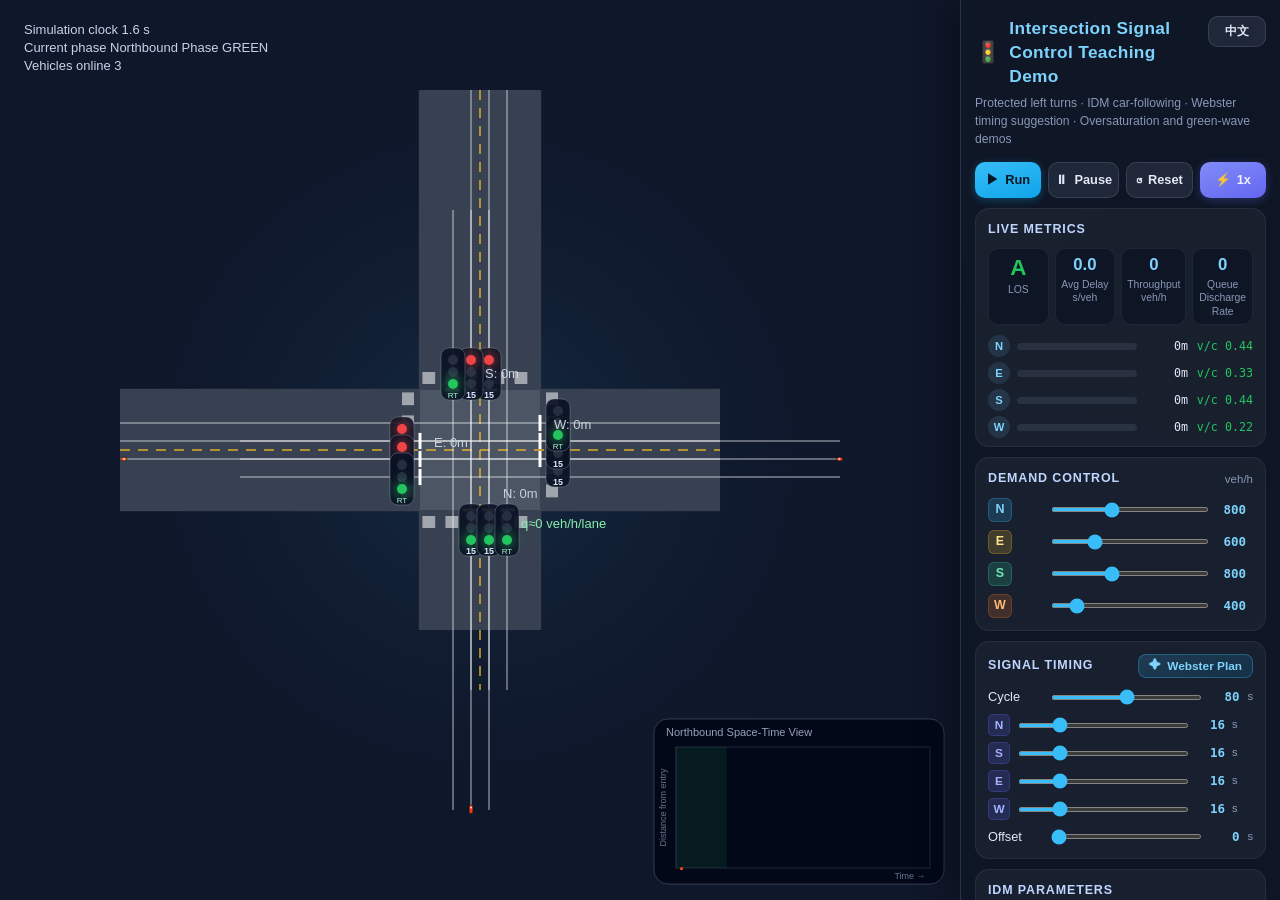
==== index.html @ a2ab6419 "Prepare v0.1 teaching demo release" ====
<!DOCTYPE html>
<html lang="zh-CN">
<head>
    <meta charset="UTF-8">
    <meta name="viewport" content="width=device-width, initial-scale=1.0">
    <title>十字路口交通信号教学仿真</title>
    <link rel="stylesheet" href="./src/intersection.css">
</head>
<body>

    <!-- ── 仿真画布区域 ─────────────────────────────────────────── -->
    <div id="canvas-wrap">
        <canvas id="simCanvas" aria-label="Intersection traffic signal teaching simulation canvas">Your browser does not support the simulation canvas.</canvas>
    </div>

    <!-- ── 右侧控制面板 ────────────────────────────────────────── -->
    <aside id="controls">

        <!-- 标题 -->
        <header class="panel-header">
            <div class="panel-header-top">
                <div class="panel-title">
                    <span class="panel-icon">🚦</span>
                    <span id="panelTitle">十字路口信号控制教学仿真</span>
                </div>
                <button id="btnLang" class="btn-ghost btn-lang" title="Switch language">EN</button>
            </div>
            <p id="panelIntro" class="intro">四相位保护左转 · IDM 跟驰 · Webster 配时建议 · 过饱和与绿波演示</p>
        </header>

        <!-- 播放控制条 -->
        <div class="toolbar">
            <button id="btnRun"   class="btn-primary" title="运行"><span class="btn-icon">▶</span><span id="btnRunLabel">运行</span></button>
            <button id="btnPause" class="btn-ghost"   title="暂停"><span class="btn-icon">⏸</span><span id="btnPauseLabel">暂停</span></button>
            <button id="btnReset" class="btn-ghost"   title="重置"><span class="btn-icon">↺</span><span id="btnResetLabel">重置</span></button>
            <button id="btnSpeed" class="btn-accent"  title="切换倍速"><span class="btn-icon">⚡</span><span id="btnSpeedLabel">1x</span></button>
        </div>

        <!-- ── 实时指标卡片 ─────────────────────────────────────── -->
        <section class="card metrics-card">
            <div id="metricsHeader" class="card-header">实时指标</div>
            <div class="metrics-grid">
                <div class="metric-cell metric-los">
                    <div id="losDisplay" class="metric-value los-value">—</div>
                    <div id="losMetricLabel" class="metric-label">LOS 服务水平</div>
                </div>
                <div class="metric-cell">
                    <div id="delayDisplay" class="metric-value">—</div>
                    <div id="delayMetricLabel" class="metric-label">平均延误 s/辆</div>
                </div>
                <div class="metric-cell">
                    <div id="throughputDisplay" class="metric-value">0</div>
                    <div id="throughputMetricLabel" class="metric-label">通行量 辆/h</div>
                </div>
                <div class="metric-cell">
                    <div id="saturationDisplay" class="metric-value">0</div>
                    <div id="saturationMetricLabel" class="metric-label">排队启动流率</div>
                </div>
            </div>

            <!-- 各臂进口条 -->
            <div id="approachStats" class="approach-list"></div>
        </section>

        <!-- ── 流量控制 ──────────────────────────────────────────── -->
        <section class="card">
            <div class="card-header">
                <span id="flowHeader">流量控制</span>
                <span id="flowHint" class="card-hint">辆/h</span>
            </div>
            <div class="slider-group">
                <div class="slider-row">
                    <span id="flowNorthLabel" class="dir-badge dir-n">北</span>
                    <input id="flowNorth" type="range" min="200" max="1800" step="50" value="800">
                    <span id="flowNorthValue" class="slider-val">800</span>
                </div>
                <div class="slider-row">
                    <span id="flowEastLabel" class="dir-badge dir-e">东</span>
                    <input id="flowEast"  type="range" min="200" max="1800" step="50" value="600">
                    <span id="flowEastValue"  class="slider-val">600</span>
                </div>
                <div class="slider-row">
                    <span id="flowSouthLabel" class="dir-badge dir-s">南</span>
                    <input id="flowSouth" type="range" min="200" max="1800" step="50" value="800">
                    <span id="flowSouthValue" class="slider-val">800</span>
                </div>
                <div class="slider-row">
                    <span id="flowWestLabel" class="dir-badge dir-w">西</span>
                    <input id="flowWest"  type="range" min="200" max="1800" step="50" value="400">
                    <span id="flowWestValue"  class="slider-val">400</span>
                </div>
            </div>
        </section>

        <!-- ── 信号配时 ──────────────────────────────────────────── -->
        <section class="card">
            <div class="card-header">
                <span id="signalHeader">信号配时</span>
                <button id="btnWebster" class="btn-inline"><span class="btn-icon">✦</span><span id="btnWebsterLabel">Webster 配时</span></button>
            </div>
            <div class="slider-group">
                <div class="slider-row">
                    <span id="cycleLabel" class="label-text">周期</span>
                    <input id="cycleLength" type="range" min="40" max="120" step="1" value="80">
                    <span id="cycleValue" class="slider-val">80</span><span class="unit">s</span>
                </div>
                <div class="phase-grid">
                    <div class="phase-row">
                        <span id="phaseNorthLabel" class="phase-tag">北</span>
                        <input id="green0" type="range" min="8" max="45" step="1" value="16">
                        <span id="green0Value" class="slider-val">16</span><span class="unit">s</span>
                    </div>
                    <div class="phase-row">
                        <span id="phaseSouthLabel" class="phase-tag">南</span>
                        <input id="green1" type="range" min="8" max="45" step="1" value="16">
                        <span id="green1Value" class="slider-val">16</span><span class="unit">s</span>
                    </div>
                    <div class="phase-row">
                        <span id="phaseEastLabel" class="phase-tag">东</span>
                        <input id="green2" type="range" min="8" max="45" step="1" value="16">
                        <span id="green2Value" class="slider-val">16</span><span class="unit">s</span>
                    </div>
                    <div class="phase-row">
                        <span id="phaseWestLabel" class="phase-tag">西</span>
                        <input id="green3" type="range" min="8" max="45" step="1" value="16">
                        <span id="green3Value" class="slider-val">16</span><span class="unit">s</span>
                    </div>
                </div>
                <div class="slider-row">
                    <span id="offsetLabel" class="label-text">相位差</span>
                    <input id="offset" type="range" min="0" max="20" step="1" value="0">
                    <span id="offsetValue" class="slider-val">0</span><span class="unit">s</span>
                </div>
            </div>
        </section>

        <!-- ── IDM 参数 ──────────────────────────────────────────── -->
        <section class="card">
            <div id="idmHeader" class="card-header">IDM 跟驰参数</div>
            <div class="slider-group">
                <div class="slider-row">
                    <span id="desiredSpeedText" class="label-text">期望速度</span>
                    <input id="desiredSpeed" type="range" min="30" max="70" step="1" value="50">
                    <span id="desiredSpeedValue" class="slider-val">50</span><span class="unit">km/h</span>
                </div>
                <div class="slider-row">
                    <span id="headwayText" class="label-text">车头时距 T</span>
                    <input id="headway" type="range" min="0.8" max="2.6" step="0.1" value="1.5">
                    <span id="headwayValue" class="slider-val">1.5</span><span class="unit">s</span>
                </div>
            </div>
        </section>

        <!-- ── 教育演示 ──────────────────────────────────────────── -->
        <section class="card">
            <div id="demoHeader" class="card-header">教育演示</div>
            <div class="demo-buttons">
                <button id="btnOversat"  class="btn-danger"><span class="btn-icon">⚠</span><span id="btnOversatLabel">过饱和</span></button>
                <button id="btnGreenWave" class="btn-warn"><span class="btn-icon">🌊</span><span id="btnGreenWaveLabel">绿波协调</span></button>
            </div>
            <div class="toggle-group">
                <label class="toggle-row">
                    <input id="showQueue"     type="checkbox" checked>
                    <span class="toggle-track"><span class="toggle-thumb"></span></span>
                    <span id="showQueueLabel">排队波可视化</span>
                </label>
                <label class="toggle-row">
                    <input id="showSat"       type="checkbox" checked>
                    <span class="toggle-track"><span class="toggle-thumb"></span></span>
                    <span id="showSatLabel">启动流率标注</span>
                </label>
                <label class="toggle-row">
                    <input id="showSpaceTime" type="checkbox" checked>
                    <span class="toggle-track"><span class="toggle-thumb"></span></span>
                    <span id="showSpaceTimeLabel">时空图（北进口）</span>
                </label>
            </div>
            <p id="demoHint" class="hint-text">理论饱和流率 1800 辆/h/车道。时空图斜率反映消散波速，绿色背景为绿灯窗口。</p>
        </section>

        <!-- ── 教学标注告警 ───────────────────────────────────────── -->
        <section class="card alerts-card">
            <div id="alertsHeader" class="card-header">教学标注</div>
            <div id="alerts" class="alerts-list"></div>
        </section>

    </aside>

    <!-- 脚本：按依赖顺序加载 -->
    <script src="./src/intersection.config.js"></script>
    <script src="./src/intersection.analytics.js"></script>
    <script src="./src/intersection.i18n.js"></script>
    <script src="./src/intersection.geometry.js"></script>
    <script src="./src/intersection.models.js"></script>
    <script src="./src/intersection.simulation.js"></script>
    <script src="./src/intersection.render.js"></script>
    <script src="./src/intersection.ui.js"></script>
</body>
</html>
---- src/intersection.css ----
/* ─── 十字路口交通仿真系统 · 样式表 ──────────────────────────────────────────── */

/* ── 设计令牌 ──────────────────────────────────────────────────────────────── */

:root {
    --bg:            #0f172a;
    --panel:         rgba(15, 22, 38, 0.96);
    --panel-border:  rgba(51, 65, 95, 0.7);
    --card-bg:       rgba(255, 255, 255, 0.042);
    --card-border:   rgba(148, 163, 184, 0.11);
    --text:          #e2e8f8;
    --muted:         #8898b8;
    --accent:        #7dd3fc;
    --accent-2:      #38bdf8;
    --success:       #22c55e;
    --warning:       #fb923c;
    --danger:        #ef4444;
    --radius-card:   14px;
    --radius-btn:    10px;
    --panel-w:       320px;
    --gap:           10px;
}

/* ── 重置 ──────────────────────────────────────────────────────────────────── */

*, *::before, *::after { box-sizing: border-box; margin: 0; padding: 0; }

/* ── 全局 ──────────────────────────────────────────────────────────────────── */

body {
    display:     flex;
    height:      100vh;
    overflow:    hidden;
    background:
        radial-gradient(circle at 18% 12%, rgba(56,189,248,.09) 0%, transparent 30%),
        radial-gradient(circle at 82% 88%, rgba(14,165,233,.12) 0%, transparent 32%),
        linear-gradient(135deg, #111827 0%, #1a1a2e 48%, #0f172a 100%);
    color:       var(--text);
    font-family: "Segoe UI", "PingFang SC", "Noto Sans SC", sans-serif;
    font-size:   14px;
    line-height: 1.4;
}

/* ── 画布区域 ──────────────────────────────────────────────────────────────── */

#canvas-wrap {
    flex: 1;
    min-width: 0;
    position: relative;
}

canvas {
    display: block;
    width:   100%;
    height:  100%;
}

/* ── 控制面板容器 ──────────────────────────────────────────────────────────── */

#controls {
    width:          var(--panel-w);
    display:        flex;
    flex-direction: column;
    gap:            var(--gap);
    padding:        16px 14px 20px;
    overflow-y:     auto;
    overflow-x:     hidden;
    scrollbar-width: thin;
    scrollbar-color: rgba(125,211,252,.25) transparent;
    background:     var(--panel);
    border-left:    1px solid var(--panel-border);
    box-shadow:     -14px 0 32px rgba(0,0,0,.32);
    backdrop-filter: blur(10px);
}

#controls::-webkit-scrollbar       { width: 4px; }
#controls::-webkit-scrollbar-thumb { background: rgba(125,211,252,.28); border-radius: 99px; }

/* ── 面板标题头 ────────────────────────────────────────────────────────────── */

.panel-header {
    padding-bottom: 4px;
}

.panel-header-top {
    display: flex;
    align-items: flex-start;
    justify-content: space-between;
    gap: 8px;
}

.panel-title {
    display:     flex;
    align-items: center;
    gap:         8px;
    font-size:   1.08rem;
    font-weight: 700;
    color:       var(--accent);
    letter-spacing: .02em;
    margin-bottom: 5px;
}

.panel-icon { font-size: 1.3rem; line-height: 1; }

.intro {
    font-size:   .76rem;
    color:       var(--muted);
    line-height: 1.5;
}

/* ── 工具栏按钮行 ──────────────────────────────────────────────────────────── */

.toolbar {
    display:               grid;
    grid-template-columns: repeat(4, 1fr);
    gap:                   7px;
}

/* ── 按钮基础 ──────────────────────────────────────────────────────────────── */

button {
    border:        none;
    border-radius: var(--radius-btn);
    display:       inline-flex;
    align-items:   center;
    justify-content: center;
    gap:           6px;
    font-family:   inherit;
    font-size:     .8rem;
    font-weight:   700;
    cursor:        pointer;
    white-space:   nowrap;
    transition:    transform .14s, filter .14s, opacity .14s;
    padding:       9px 6px;
    line-height:   1.2;
}

.btn-icon {
    line-height: 1;
}

.btn-lang {
    min-width: 58px;
    padding: 7px 10px;
    font-size: .76rem;
}

button:hover  { transform: translateY(-1px); filter: brightness(1.08); }
button:active { transform: translateY(0);    filter: brightness(.96);  }

/* 主按钮 – 蓝色 */
.btn-primary {
    background: linear-gradient(160deg, #38bdf8, #0ea5e9);
    color:      #041624;
    box-shadow: 0 2px 8px rgba(14,165,233,.35);
}

/* 次要按钮 – 幽灵 */
.btn-ghost {
    background: rgba(148,163,184,.13);
    border:     1px solid rgba(148,163,184,.2);
    color:      var(--text);
}
.btn-ghost:hover { background: rgba(148,163,184,.22); }

/* 强调按钮 – 紫/青 */
.btn-accent {
    background: linear-gradient(160deg, #818cf8, #6366f1);
    color:      #f0f0ff;
    box-shadow: 0 2px 8px rgba(99,102,241,.34);
}

/* 危险按钮 – 红 */
.btn-danger {
    background: linear-gradient(160deg, #f87171, #ef4444);
    color:      #fff6f6;
    box-shadow: 0 2px 8px rgba(239,68,68,.3);
}

/* 警告按钮 – 橙 */
.btn-warn {
    background: linear-gradient(160deg, #fb923c, #f97316);
    color:      #2a1200;
    box-shadow: 0 2px 8px rgba(249,115,22,.3);
}

/* 内联文字按钮（出现在 card-header 右侧） */
.btn-inline {
    padding:       4px 10px;
    font-size:     .74rem;
    font-weight:   600;
    border-radius: 8px;
    background:    linear-gradient(160deg, rgba(56,189,248,.18), rgba(14,165,233,.12));
    border:        1px solid rgba(56,189,248,.32);
    color:         var(--accent);
    box-shadow:    none;
}
.btn-inline:hover { background: rgba(56,189,248,.28); transform: none; filter: none; }

/* ── 卡片 ──────────────────────────────────────────────────────────────────── */

.card {
    background:    var(--card-bg);
    border:        1px solid var(--card-border);
    border-radius: var(--radius-card);
    padding:       12px;
}

.card-header {
    display:         flex;
    justify-content: space-between;
    align-items:     center;
    font-size:       .78rem;
    font-weight:     700;
    color:           #bfd6ff;
    letter-spacing:  .07em;
    text-transform:  uppercase;
    margin-bottom:   10px;
}

.card-hint {
    font-size:      .72rem;
    font-weight:    400;
    text-transform: none;
    letter-spacing: 0;
    color:          var(--muted);
}

/* ── 实时指标卡 ────────────────────────────────────────────────────────────── */

.metrics-card { padding-bottom: 8px; }

.metrics-grid {
    display:               grid;
    grid-template-columns: repeat(4, 1fr);
    gap:                   6px;
    margin-bottom:         10px;
}

.metric-cell {
    background:    rgba(2,8,23,.38);
    border:        1px solid var(--card-border);
    border-radius: 10px;
    padding:       8px 5px 6px;
    text-align:    center;
}

.metric-value {
    font-size:   1.05rem;
    font-weight: 800;
    color:       var(--accent);
    line-height: 1;
    margin-bottom: 4px;
}

.metric-label {
    font-size:  .65rem;
    color:      var(--muted);
    line-height: 1.3;
}

/* LOS 格 – 字号稍大 */
.metric-los .los-value {
    font-size: 1.4rem;
}

/* ── 进口统计列表 ──────────────────────────────────────────────────────────── */

.approach-list { display: flex; flex-direction: column; gap: 5px; }

.approach-row {
    display:               grid;
    grid-template-columns: 22px 1fr 44px 58px;
    gap:                   7px;
    align-items:           center;
    font-size:             .76rem;
}

.badge {
    width:          22px;
    height:         22px;
    display:        inline-flex;
    align-items:    center;
    justify-content: center;
    border-radius:  50%;
    font-size:      .7rem;
    font-weight:    700;
    flex-shrink:    0;
    background:     rgba(125,211,252,.12);
    color:          var(--accent);
}

.bar {
    height:        7px;
    border-radius: 999px;
    overflow:      hidden;
    background:    rgba(148,163,184,.14);
    position:      relative;
}

.bar > span {
    position:   absolute;
    inset:      0 auto 0 0;
    background: linear-gradient(90deg, #22c55e 0%, #facc15 55%, #ef4444 100%);
    border-radius: inherit;
    transition: width .3s ease;
}

.mono {
    font-family: "SF Mono", "Consolas", monospace;
    font-size:   .73rem;
    text-align:  right;
}

/* ── 流量/参数滑块组 ───────────────────────────────────────────────────────── */

.slider-group { display: flex; flex-direction: column; gap: 8px; }

.slider-row {
    display:     grid;
    grid-template-columns: 56px 1fr 30px auto;
    gap:         7px;
    align-items: center;
    font-size:   .8rem;
}

.slider-val {
    font-family: "SF Mono", "Consolas", monospace;
    font-size:   .78rem;
    font-weight: 600;
    color:       var(--accent);
    text-align:  right;
}

.unit {
    font-size:  .7rem;
    color:      var(--muted);
    margin-left: 1px;
}

.label-text {
    color:      var(--text);
    font-size:  .8rem;
}

/* 方向徽章（流量行标签） */
.dir-badge {
    display:         inline-flex;
    align-items:     center;
    justify-content: center;
    width:           24px;
    height:          24px;
    border-radius:   6px;
    font-size:       .78rem;
    font-weight:     700;
}

.dir-n { background: rgba( 56,189,248,.18); color: #7dd3fc; border: 1px solid rgba(56,189,248,.25); }
.dir-e { background: rgba(251,191, 36,.18); color: #fde68a; border: 1px solid rgba(251,191,36,.25); }
.dir-s { background: rgba( 52,211,153,.18); color: #6ee7b7; border: 1px solid rgba(52,211,153,.25); }
.dir-w { background: rgba(249,115, 22,.18); color: #fdba74; border: 1px solid rgba(249,115,22,.25); }

/* ── 信号相位网格 ──────────────────────────────────────────────────────────── */

.phase-grid { display: flex; flex-direction: column; gap: 6px; }

.phase-row {
    display:               grid;
    grid-template-columns: 24px 1fr 30px 22px;
    gap:                   6px;
    align-items:           center;
    font-size:             .8rem;
}

.phase-tag {
    display:         inline-flex;
    align-items:     center;
    justify-content: center;
    width:           22px;
    height:          22px;
    border-radius:   5px;
    font-size:       .74rem;
    font-weight:     700;
    background:      rgba(99,102,241,.18);
    color:           #a5b4fc;
    border:          1px solid rgba(99,102,241,.26);
}

/* ── 原生 range 滑块 ───────────────────────────────────────────────────────── */

input[type="range"] {
    width:         100%;
    height:        5px;
    accent-color:  var(--accent-2);
    cursor:        pointer;
    border-radius: 999px;
}

/* ── 教育演示按钮行 ────────────────────────────────────────────────────────── */

.demo-buttons {
    display: grid;
    grid-template-columns: 1fr 1fr;
    gap:     8px;
    margin-bottom: 10px;
}

/* ── 自定义 Toggle 开关 ────────────────────────────────────────────────────── */

.toggle-group { display: flex; flex-direction: column; gap: 6px; }

.toggle-row {
    display:     flex;
    align-items: center;
    gap:         9px;
    cursor:      pointer;
    font-size:   .8rem;
    color:       var(--text);
    user-select: none;
}

/* 隐藏原生 checkbox */
.toggle-row input[type="checkbox"] { display: none; }

.toggle-track {
    position:      relative;
    width:         34px;
    height:        18px;
    border-radius: 999px;
    background:    rgba(148,163,184,.22);
    border:        1px solid rgba(148,163,184,.2);
    flex-shrink:   0;
    transition:    background .2s, border-color .2s;
}

.toggle-thumb {
    position:      absolute;
    top:           2px;
    left:          2px;
    width:         12px;
    height:        12px;
    border-radius: 50%;
    background:    #94a3b8;
    transition:    transform .2s, background .2s;
}

.toggle-row input:checked ~ .toggle-track {
    background:   rgba(56,189,248,.35);
    border-color: rgba(56,189,248,.5);
}

.toggle-row input:checked ~ .toggle-track .toggle-thumb {
    transform:  translateX(16px);
    background: var(--accent-2);
    box-shadow: 0 0 6px rgba(56,189,248,.6);
}

/* ── 提示文本 ──────────────────────────────────────────────────────────────── */

.hint-text {
    margin-top:  9px;
    font-size:   .72rem;
    color:       var(--muted);
    line-height: 1.5;
}

/* ── 告警列表卡 ────────────────────────────────────────────────────────────── */

.alerts-card { padding-bottom: 8px; }

.alerts-list {
    display:        flex;
    flex-direction: column;
    gap:            6px;
    min-height:     40px;
}

.alert {
    border-radius: 10px;
    padding:       8px 11px;
    font-size:     .76rem;
    line-height:   1.45;
    border:        1px solid transparent;
}

.alert.info {
    background:   rgba(59,130,246,.13);
    border-color: rgba(96,165,250,.26);
    color:        #dbeafe;
}

.alert.warn {
    background:   rgba(251,191,36,.13);
    border-color: rgba(251,191,36,.28);
    color:        #fde68a;
}

.alert.danger {
    background:   rgba(239,68,68,.14);
    border-color: rgba(248,113,113,.3);
    color:        #fecaca;
    animation:    pulse 1.1s ease-in-out infinite alternate;
}

.alert.webster {
    background:   rgba(99,102,241,.14);
    border-color: rgba(165,180,252,.28);
    color:        #e0e7ff;
}

@keyframes pulse {
    from { box-shadow: 0 0 0  2px rgba(248,113,113,.04); }
    to   { box-shadow: 0 0 14px 2px rgba(248,113,113,.18); }
}

@media (max-width: 1080px) {
    body {
        flex-direction: column;
        height: auto;
        min-height: 100vh;
        overflow: auto;
    }

    #canvas-wrap {
        min-height: 54vh;
    }

    #controls {
        width: 100%;
        max-height: none;
        border-left: none;
        border-top: 1px solid var(--panel-border);
        box-shadow: 0 -14px 32px rgba(0,0,0,.22);
    }
}

@media (max-width: 720px) {
    .toolbar,
    .demo-buttons,
    .metrics-grid {
        grid-template-columns: repeat(2, 1fr);
    }

    .card-header {
        gap: 8px;
        align-items: flex-start;
        flex-wrap: wrap;
    }

    .slider-row {
        grid-template-columns: 52px 1fr 34px auto;
    }

    .approach-row {
        grid-template-columns: 22px 1fr 40px 56px;
    }
}

@media (max-width: 520px) {
    body {
        font-size: 13px;
    }

    #canvas-wrap {
        min-height: 46vh;
    }

    #controls {
        padding: 12px 10px 16px;
    }

    .panel-title {
        font-size: 1rem;
    }

    .toolbar {
        grid-template-columns: 1fr 1fr;
    }
}
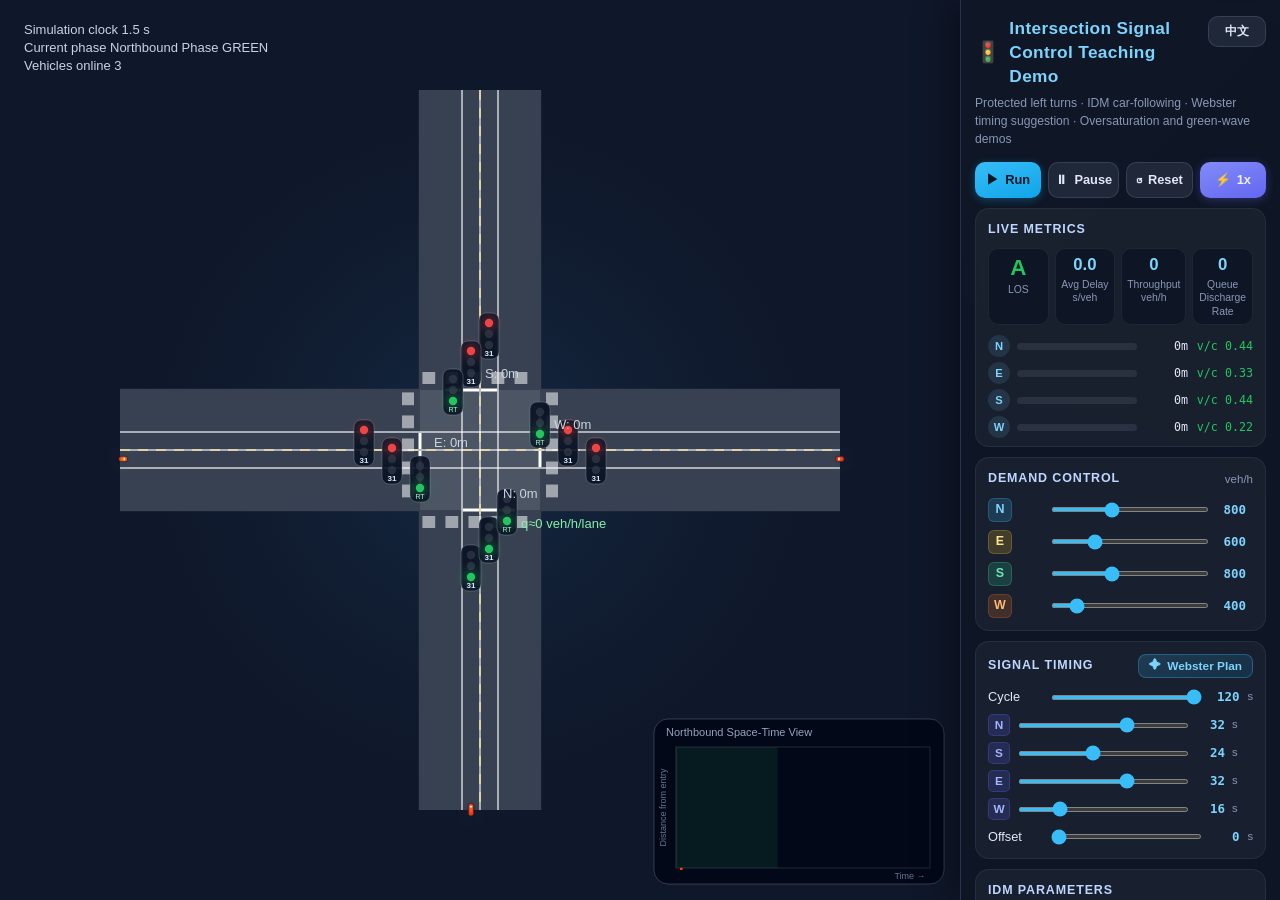
==== commit 79b802d0: "Fix outbound movement and default signal timing" ====
--- a/index.html
+++ b/index.html
@@ -101,24 +101,24 @@
             <div class="slider-group">
                 <div class="slider-row">
                     <span id="cycleLabel" class="label-text">周期</span>
-                    <input id="cycleLength" type="range" min="40" max="120" step="1" value="80">
-                    <span id="cycleValue" class="slider-val">80</span><span class="unit">s</span>
+                    <input id="cycleLength" type="range" min="40" max="120" step="1" value="120">
+                    <span id="cycleValue" class="slider-val">120</span><span class="unit">s</span>
                 </div>
                 <div class="phase-grid">
                     <div class="phase-row">
                         <span id="phaseNorthLabel" class="phase-tag">北</span>
-                        <input id="green0" type="range" min="8" max="45" step="1" value="16">
-                        <span id="green0Value" class="slider-val">16</span><span class="unit">s</span>
+                        <input id="green0" type="range" min="8" max="45" step="1" value="32">
+                        <span id="green0Value" class="slider-val">32</span><span class="unit">s</span>
                     </div>
                     <div class="phase-row">
                         <span id="phaseSouthLabel" class="phase-tag">南</span>
-                        <input id="green1" type="range" min="8" max="45" step="1" value="16">
-                        <span id="green1Value" class="slider-val">16</span><span class="unit">s</span>
+                        <input id="green1" type="range" min="8" max="45" step="1" value="24">
+                        <span id="green1Value" class="slider-val">24</span><span class="unit">s</span>
                     </div>
                     <div class="phase-row">
                         <span id="phaseEastLabel" class="phase-tag">东</span>
-                        <input id="green2" type="range" min="8" max="45" step="1" value="16">
-                        <span id="green2Value" class="slider-val">16</span><span class="unit">s</span>
+                        <input id="green2" type="range" min="8" max="45" step="1" value="32">
+                        <span id="green2Value" class="slider-val">32</span><span class="unit">s</span>
                     </div>
                     <div class="phase-row">
                         <span id="phaseWestLabel" class="phase-tag">西</span>
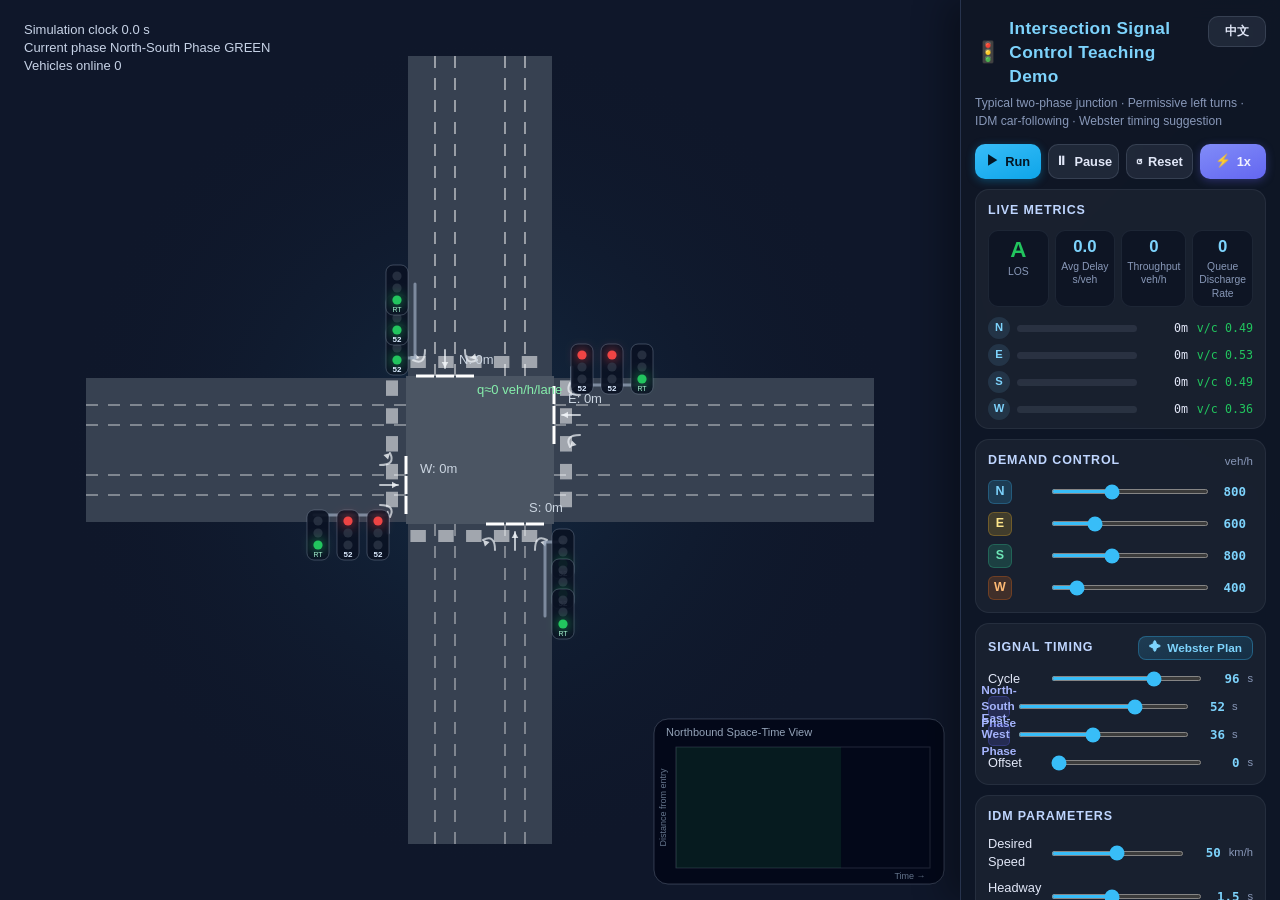
==== commit 3818a6f7: "Refine default intersection control model" ====
--- a/index.html
+++ b/index.html
@@ -25,7 +25,7 @@
                 </div>
                 <button id="btnLang" class="btn-ghost btn-lang" title="Switch language">EN</button>
             </div>
-            <p id="panelIntro" class="intro">四相位保护左转 · IDM 跟驰 · Webster 配时建议 · 过饱和与绿波演示</p>
+            <p id="panelIntro" class="intro">两相位普通路口 · 左转让行 · IDM 跟驰 · Webster 配时建议</p>
         </header>
 
         <!-- 播放控制条 -->
@@ -101,29 +101,19 @@
             <div class="slider-group">
                 <div class="slider-row">
                     <span id="cycleLabel" class="label-text">周期</span>
-                    <input id="cycleLength" type="range" min="40" max="120" step="1" value="120">
-                    <span id="cycleValue" class="slider-val">120</span><span class="unit">s</span>
+                    <input id="cycleLength" type="range" min="40" max="120" step="1" value="96">
+                    <span id="cycleValue" class="slider-val">96</span><span class="unit">s</span>
                 </div>
                 <div class="phase-grid">
                     <div class="phase-row">
-                        <span id="phaseNorthLabel" class="phase-tag">北</span>
-                        <input id="green0" type="range" min="8" max="45" step="1" value="32">
-                        <span id="green0Value" class="slider-val">32</span><span class="unit">s</span>
+                        <span id="phaseMainLabel" class="phase-tag">南北</span>
+                        <input id="green0" type="range" min="10" max="70" step="1" value="52">
+                        <span id="green0Value" class="slider-val">52</span><span class="unit">s</span>
                     </div>
                     <div class="phase-row">
-                        <span id="phaseSouthLabel" class="phase-tag">南</span>
-                        <input id="green1" type="range" min="8" max="45" step="1" value="24">
-                        <span id="green1Value" class="slider-val">24</span><span class="unit">s</span>
-                    </div>
-                    <div class="phase-row">
-                        <span id="phaseEastLabel" class="phase-tag">东</span>
-                        <input id="green2" type="range" min="8" max="45" step="1" value="32">
-                        <span id="green2Value" class="slider-val">32</span><span class="unit">s</span>
-                    </div>
-                    <div class="phase-row">
-                        <span id="phaseWestLabel" class="phase-tag">西</span>
-                        <input id="green3" type="range" min="8" max="45" step="1" value="16">
-                        <span id="green3Value" class="slider-val">16</span><span class="unit">s</span>
+                        <span id="phaseCrossLabel" class="phase-tag">东西</span>
+                        <input id="green1" type="range" min="10" max="70" step="1" value="36">
+                        <span id="green1Value" class="slider-val">36</span><span class="unit">s</span>
                     </div>
                 </div>
                 <div class="slider-row">
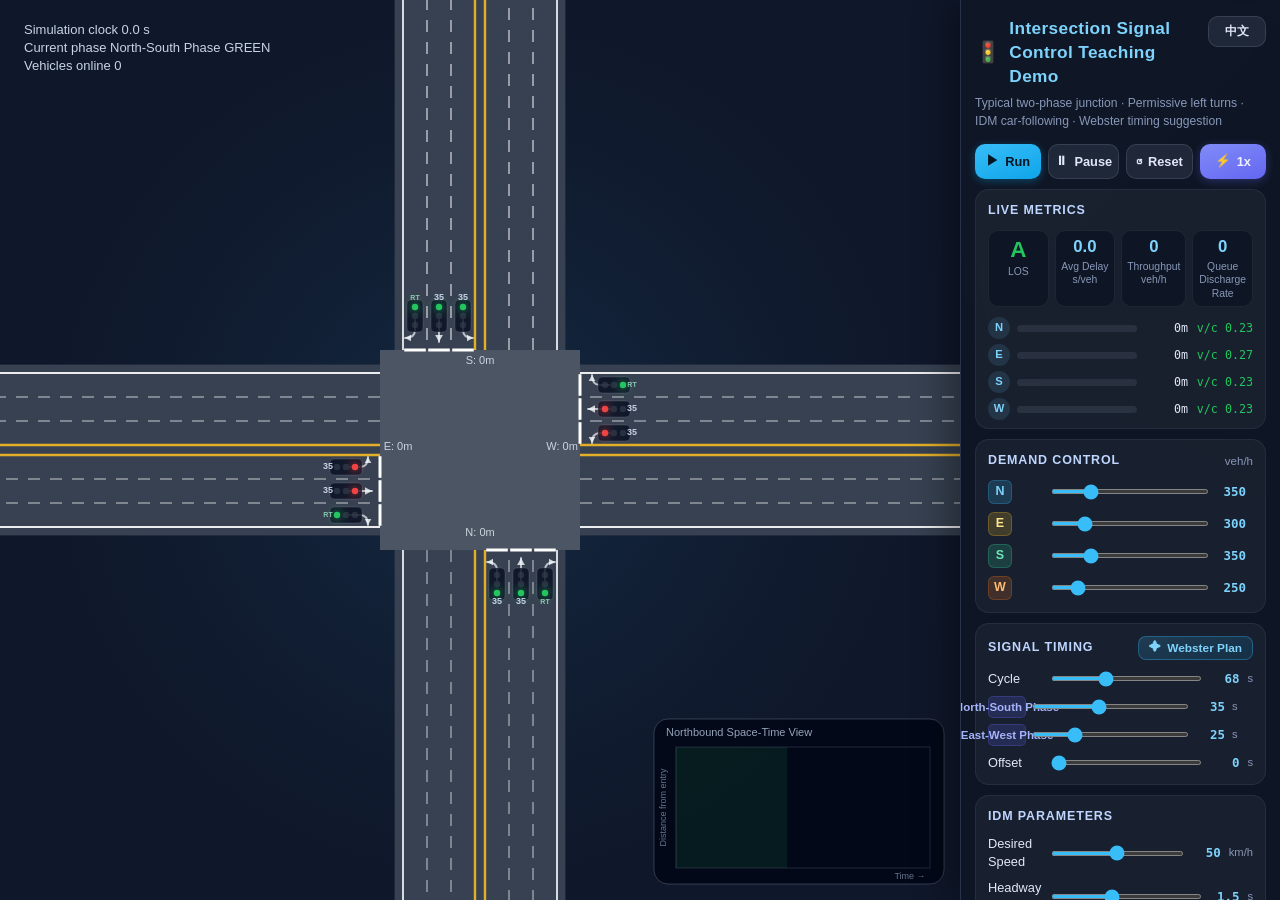
==== commit 33c25e49: "Refine intersection geometry and rendering" ====
--- a/index.html
+++ b/index.html
@@ -71,23 +71,23 @@
             <div class="slider-group">
                 <div class="slider-row">
                     <span id="flowNorthLabel" class="dir-badge dir-n">北</span>
-                    <input id="flowNorth" type="range" min="200" max="1800" step="50" value="800">
-                    <span id="flowNorthValue" class="slider-val">800</span>
+                    <input id="flowNorth" type="range" min="100" max="1200" step="50" value="350">
+                    <span id="flowNorthValue" class="slider-val">350</span>
                 </div>
                 <div class="slider-row">
                     <span id="flowEastLabel" class="dir-badge dir-e">东</span>
-                    <input id="flowEast"  type="range" min="200" max="1800" step="50" value="600">
-                    <span id="flowEastValue"  class="slider-val">600</span>
+                    <input id="flowEast"  type="range" min="100" max="1200" step="50" value="300">
+                    <span id="flowEastValue"  class="slider-val">300</span>
                 </div>
                 <div class="slider-row">
                     <span id="flowSouthLabel" class="dir-badge dir-s">南</span>
-                    <input id="flowSouth" type="range" min="200" max="1800" step="50" value="800">
-                    <span id="flowSouthValue" class="slider-val">800</span>
+                    <input id="flowSouth" type="range" min="100" max="1200" step="50" value="350">
+                    <span id="flowSouthValue" class="slider-val">350</span>
                 </div>
                 <div class="slider-row">
                     <span id="flowWestLabel" class="dir-badge dir-w">西</span>
-                    <input id="flowWest"  type="range" min="200" max="1800" step="50" value="400">
-                    <span id="flowWestValue"  class="slider-val">400</span>
+                    <input id="flowWest"  type="range" min="100" max="1200" step="50" value="250">
+                    <span id="flowWestValue"  class="slider-val">250</span>
                 </div>
             </div>
         </section>
@@ -101,19 +101,19 @@
             <div class="slider-group">
                 <div class="slider-row">
                     <span id="cycleLabel" class="label-text">周期</span>
-                    <input id="cycleLength" type="range" min="40" max="120" step="1" value="96">
-                    <span id="cycleValue" class="slider-val">96</span><span class="unit">s</span>
+                    <input id="cycleLength" type="range" min="40" max="120" step="1" value="68">
+                    <span id="cycleValue" class="slider-val">68</span><span class="unit">s</span>
                 </div>
                 <div class="phase-grid">
                     <div class="phase-row">
                         <span id="phaseMainLabel" class="phase-tag">南北</span>
-                        <input id="green0" type="range" min="10" max="70" step="1" value="52">
-                        <span id="green0Value" class="slider-val">52</span><span class="unit">s</span>
+                        <input id="green0" type="range" min="10" max="70" step="1" value="35">
+                        <span id="green0Value" class="slider-val">35</span><span class="unit">s</span>
                     </div>
                     <div class="phase-row">
                         <span id="phaseCrossLabel" class="phase-tag">东西</span>
-                        <input id="green1" type="range" min="10" max="70" step="1" value="36">
-                        <span id="green1Value" class="slider-val">36</span><span class="unit">s</span>
+                        <input id="green1" type="range" min="10" max="70" step="1" value="25">
+                        <span id="green1Value" class="slider-val">25</span><span class="unit">s</span>
                     </div>
                 </div>
                 <div class="slider-row">
--- a/src/intersection.css
+++ b/src/intersection.css
@@ -366,7 +366,7 @@
 
 .phase-row {
     display:               grid;
-    grid-template-columns: 24px 1fr 30px 22px;
+    grid-template-columns: 38px 1fr 30px 22px;
     gap:                   6px;
     align-items:           center;
     font-size:             .8rem;
@@ -376,14 +376,16 @@
     display:         inline-flex;
     align-items:     center;
     justify-content: center;
-    width:           22px;
+    min-width:       34px;
     height:          22px;
     border-radius:   5px;
-    font-size:       .74rem;
+    font-size:       .72rem;
     font-weight:     700;
     background:      rgba(99,102,241,.18);
     color:           #a5b4fc;
     border:          1px solid rgba(99,102,241,.26);
+    white-space:     nowrap;
+    padding:         0 4px;
 }
 
 /* ── 原生 range 滑块 ───────────────────────────────────────────────────────── */
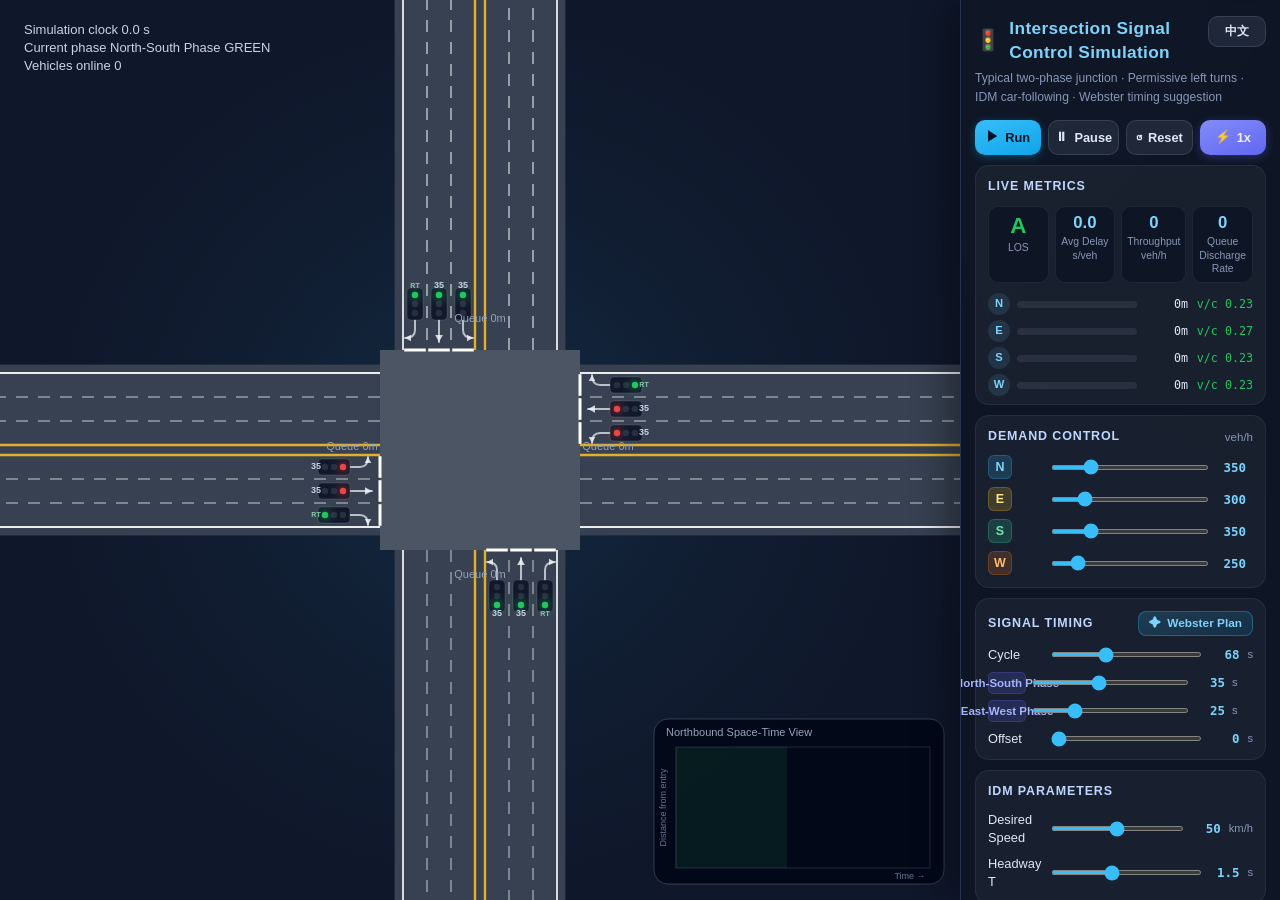
==== commit afd16208: "Fix right-turn paths, stop line, signal positions, and queue labels - Fix E/W right-turn Bezier path" ====
--- a/index.html
+++ b/index.html
@@ -3,14 +3,14 @@
 <head>
     <meta charset="UTF-8">
     <meta name="viewport" content="width=device-width, initial-scale=1.0">
-    <title>十字路口交通信号教学仿真</title>
+    <title>十字路口交通信号仿真</title>
     <link rel="stylesheet" href="./src/intersection.css">
 </head>
 <body>
 
     <!-- ── 仿真画布区域 ─────────────────────────────────────────── -->
     <div id="canvas-wrap">
-        <canvas id="simCanvas" aria-label="Intersection traffic signal teaching simulation canvas">Your browser does not support the simulation canvas.</canvas>
+        <canvas id="simCanvas" aria-label="Intersection traffic signal simulation canvas">Your browser does not support the simulation canvas.</canvas>
     </div>
 
     <!-- ── 右侧控制面板 ────────────────────────────────────────── -->
@@ -21,7 +21,7 @@
             <div class="panel-header-top">
                 <div class="panel-title">
                     <span class="panel-icon">🚦</span>
-                    <span id="panelTitle">十字路口信号控制教学仿真</span>
+                    <span id="panelTitle">十字路口信号控制仿真</span>
                 </div>
                 <button id="btnLang" class="btn-ghost btn-lang" title="Switch language">EN</button>
             </div>
@@ -143,7 +143,7 @@
 
         <!-- ── 教育演示 ──────────────────────────────────────────── -->
         <section class="card">
-            <div id="demoHeader" class="card-header">教育演示</div>
+            <div id="demoHeader" class="card-header">场景与可视化</div>
             <div class="demo-buttons">
                 <button id="btnOversat"  class="btn-danger"><span class="btn-icon">⚠</span><span id="btnOversatLabel">过饱和</span></button>
                 <button id="btnGreenWave" class="btn-warn"><span class="btn-icon">🌊</span><span id="btnGreenWaveLabel">绿波协调</span></button>
@@ -170,7 +170,7 @@
 
         <!-- ── 教学标注告警 ───────────────────────────────────────── -->
         <section class="card alerts-card">
-            <div id="alertsHeader" class="card-header">教学标注</div>
+            <div id="alertsHeader" class="card-header">状态提示</div>
             <div id="alerts" class="alerts-list"></div>
         </section>
 
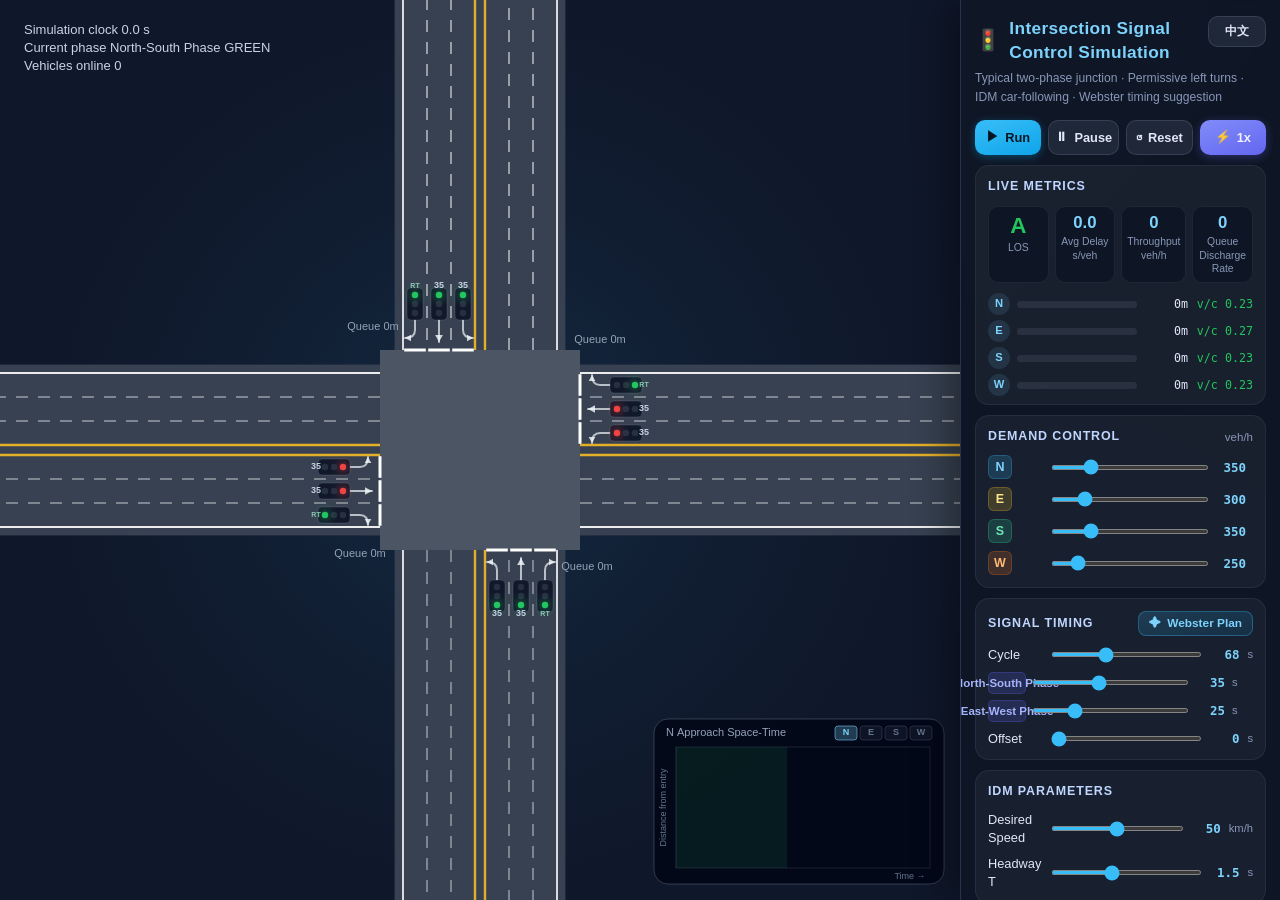
==== commit 70f55a66: "Add per-direction switching to space-time diagram - Collect space-time data for all four arms (N/E/S" ====
--- a/index.html
+++ b/index.html
@@ -162,7 +162,7 @@
                 <label class="toggle-row">
                     <input id="showSpaceTime" type="checkbox" checked>
                     <span class="toggle-track"><span class="toggle-thumb"></span></span>
-                    <span id="showSpaceTimeLabel">时空图（北进口）</span>
+                    <span id="showSpaceTimeLabel">进口时空图</span>
                 </label>
             </div>
             <p id="demoHint" class="hint-text">理论饱和流率 1800 辆/h/车道。时空图斜率反映消散波速，绿色背景为绿灯窗口。</p>
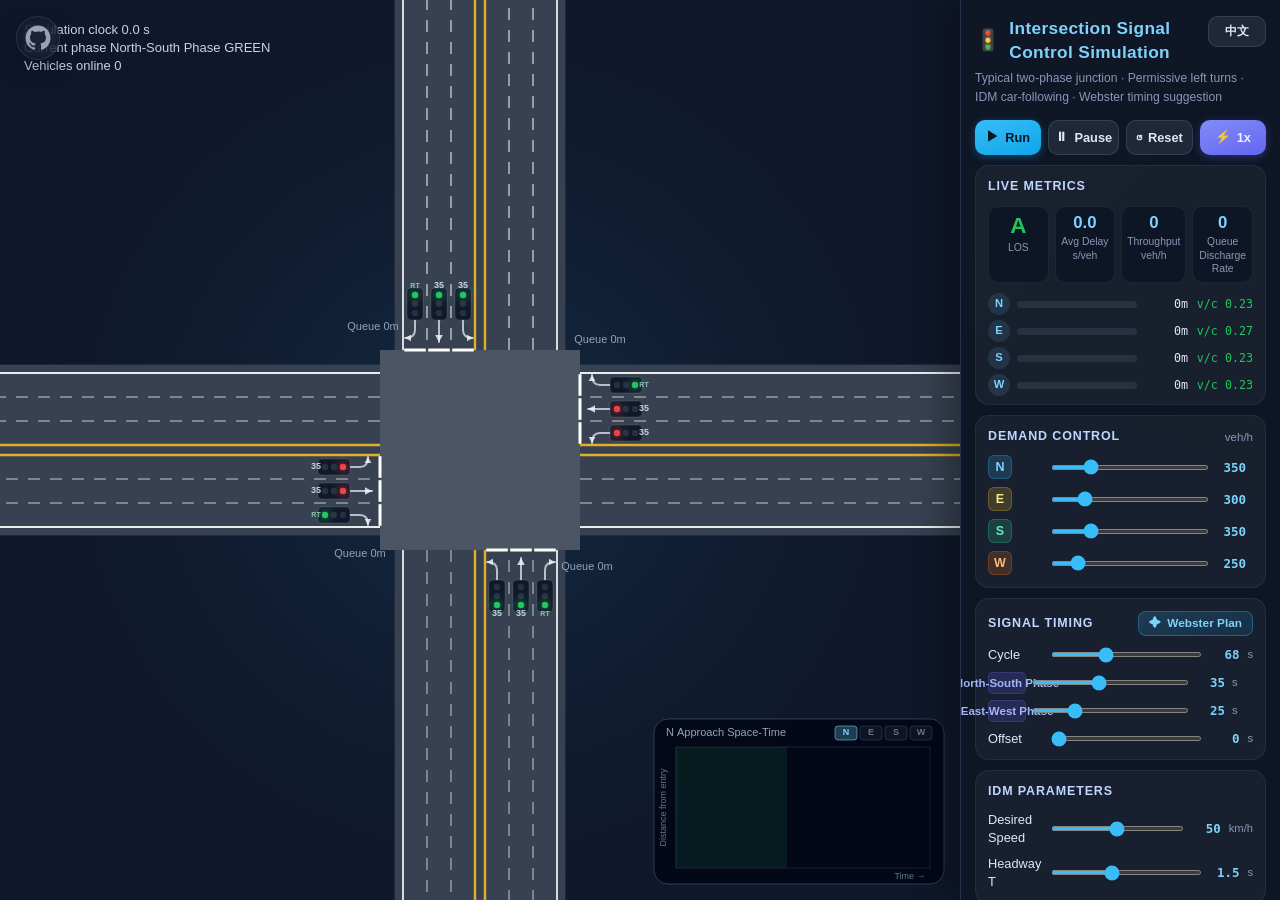
==== commit 31d5f170: "Add GitHub corner link" ====
--- a/index.html
+++ b/index.html
@@ -7,6 +7,19 @@
     <link rel="stylesheet" href="./src/intersection.css">
 </head>
 <body>
+
+    <a
+        href="https://github.com/SeanWong17/intersection-signal-lab"
+        target="_blank"
+        rel="noreferrer"
+        class="github-silent-link"
+        title="View on GitHub"
+        aria-label="View this repository on GitHub"
+    >
+        <svg width="30" height="30" viewBox="0 0 24 24" fill="currentColor" aria-hidden="true">
+            <path d="M12 2C6.477 2 2 6.477 2 12c0 4.42 2.865 8.17 6.839 9.49.5.092.682-.217.682-.482 0-.237-.008-.866-.013-1.7-2.782.604-3.369-1.34-3.369-1.34-.454-1.156-1.11-1.464-1.11-1.464-.908-.62.069-.608.069-.608 1.003.07 1.531 1.03 1.531 1.03.892 1.529 2.341 1.087 2.91.831.092-.646.35-1.086.636-1.336-2.22-.253-4.555-1.11-4.555-4.943 0-1.091.39-1.984 1.029-2.683-.103-.253-.446-1.27.098-2.647 0 0 .84-.269 2.75 1.025A9.578 9.578 0 0112 6.836c.85.004 1.705.114 2.504.336 1.909-1.294 2.747-1.025 2.747-1.025.546 1.377.203 2.394.1 2.647.64.699 1.028 1.592 1.028 2.683 0 3.842-2.339 4.687-4.566 4.935.359.309.678.919.678 1.852 0 1.336-.012 2.415-.012 2.743 0 .267.18.578.688.48C19.138 20.167 22 16.418 22 12c0-5.523-4.477-10-10-10z"/>
+        </svg>
+    </a>
 
     <!-- ── 仿真画布区域 ─────────────────────────────────────────── -->
     <div id="canvas-wrap">
--- a/src/intersection.css
+++ b/src/intersection.css
@@ -41,6 +41,37 @@
     line-height: 1.4;
 }
 
+.github-silent-link {
+    position: fixed;
+    top: 16px;
+    left: 16px;
+    z-index: 20;
+    display: inline-flex;
+    align-items: center;
+    justify-content: center;
+    width: 44px;
+    height: 44px;
+    border-radius: 999px;
+    color: rgba(226, 232, 248, 0.64);
+    background: rgba(15, 23, 42, 0.44);
+    border: 1px solid rgba(148, 163, 184, 0.18);
+    box-shadow: 0 10px 24px rgba(2, 6, 23, 0.28);
+    backdrop-filter: blur(10px);
+    transition: color .18s ease, transform .18s ease, background .18s ease, border-color .18s ease;
+}
+
+.github-silent-link:hover {
+    color: var(--text);
+    background: rgba(15, 23, 42, 0.72);
+    border-color: rgba(125, 211, 252, 0.4);
+    transform: translateY(-1px) scale(1.04);
+}
+
+.github-silent-link:focus-visible {
+    outline: 2px solid rgba(125, 211, 252, 0.72);
+    outline-offset: 2px;
+}
+
 /* ── 画布区域 ──────────────────────────────────────────────────────────────── */
 
 #canvas-wrap {
@@ -563,6 +594,13 @@
         font-size: 13px;
     }
 
+    .github-silent-link {
+        top: 12px;
+        left: 12px;
+        width: 40px;
+        height: 40px;
+    }
+
     #canvas-wrap {
         min-height: 46vh;
     }
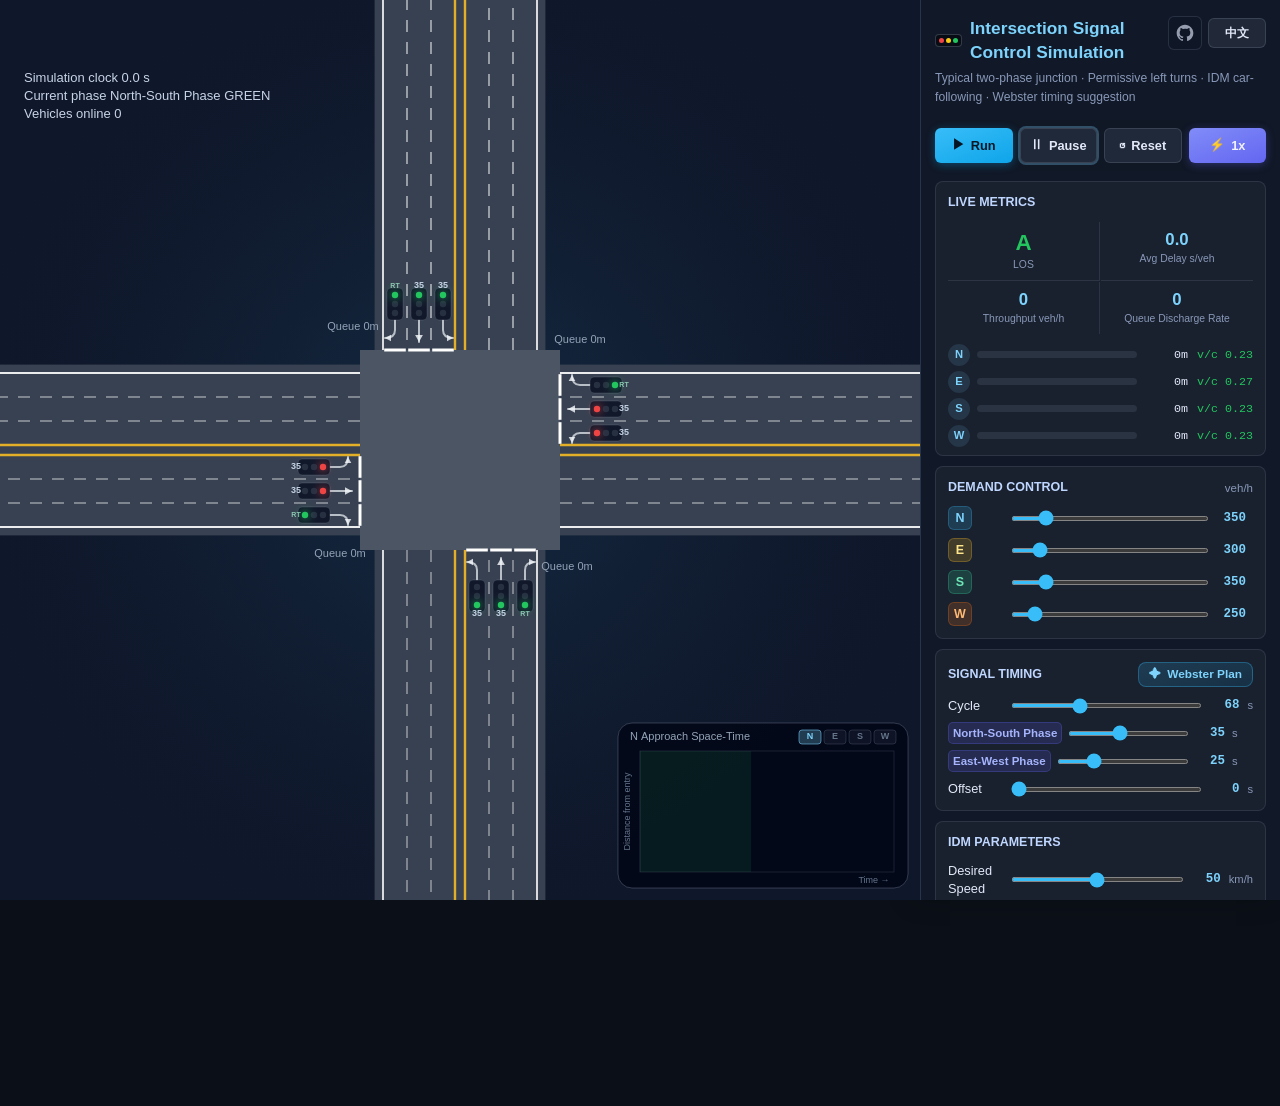
==== commit 63323346: "refactor: improve simulation accuracy and responsive UI" ====
--- a/index.html
+++ b/index.html
@@ -8,19 +8,6 @@
 </head>
 <body>
 
-    <a
-        href="https://github.com/SeanWong17/intersection-signal-lab"
-        target="_blank"
-        rel="noreferrer"
-        class="github-silent-link"
-        title="View on GitHub"
-        aria-label="View this repository on GitHub"
-    >
-        <svg width="30" height="30" viewBox="0 0 24 24" fill="currentColor" aria-hidden="true">
-            <path d="M12 2C6.477 2 2 6.477 2 12c0 4.42 2.865 8.17 6.839 9.49.5.092.682-.217.682-.482 0-.237-.008-.866-.013-1.7-2.782.604-3.369-1.34-3.369-1.34-.454-1.156-1.11-1.464-1.11-1.464-.908-.62.069-.608.069-.608 1.003.07 1.531 1.03 1.531 1.03.892 1.529 2.341 1.087 2.91.831.092-.646.35-1.086.636-1.336-2.22-.253-4.555-1.11-4.555-4.943 0-1.091.39-1.984 1.029-2.683-.103-.253-.446-1.27.098-2.647 0 0 .84-.269 2.75 1.025A9.578 9.578 0 0112 6.836c.85.004 1.705.114 2.504.336 1.909-1.294 2.747-1.025 2.747-1.025.546 1.377.203 2.394.1 2.647.64.699 1.028 1.592 1.028 2.683 0 3.842-2.339 4.687-4.566 4.935.359.309.678.919.678 1.852 0 1.336-.012 2.415-.012 2.743 0 .267.18.578.688.48C19.138 20.167 22 16.418 22 12c0-5.523-4.477-10-10-10z"/>
-        </svg>
-    </a>
-
     <!-- ── 仿真画布区域 ─────────────────────────────────────────── -->
     <div id="canvas-wrap">
         <canvas id="simCanvas" aria-label="Intersection traffic signal simulation canvas">Your browser does not support the simulation canvas.</canvas>
@@ -33,10 +20,24 @@
         <header class="panel-header">
             <div class="panel-header-top">
                 <div class="panel-title">
-                    <span class="panel-icon">🚦</span>
+                    <span class="panel-signal" aria-hidden="true"><i></i><i></i><i></i></span>
                     <span id="panelTitle">十字路口信号控制仿真</span>
                 </div>
-                <button id="btnLang" class="btn-ghost btn-lang" title="Switch language">EN</button>
+                <div class="panel-header-actions">
+                    <a
+                        href="https://github.com/SeanWong17/intersection-signal-lab"
+                        target="_blank"
+                        rel="noreferrer"
+                        class="github-silent-link"
+                        title="View on GitHub"
+                        aria-label="View this repository on GitHub"
+                    >
+                        <svg width="20" height="20" viewBox="0 0 24 24" fill="currentColor" aria-hidden="true">
+                            <path d="M12 2C6.477 2 2 6.477 2 12c0 4.42 2.865 8.17 6.839 9.49.5.092.682-.217.682-.482 0-.237-.008-.866-.013-1.7-2.782.604-3.369-1.34-3.369-1.34-.454-1.156-1.11-1.464-1.11-1.464-.908-.62.069-.608.069-.608 1.003.07 1.531 1.03 1.531 1.03.892 1.529 2.341 1.087 2.91.831.092-.646.35-1.086.636-1.336-2.22-.253-4.555-1.11-4.555-4.943 0-1.091.39-1.984 1.029-2.683-.103-.253-.446-1.27.098-2.647 0 0 .84-.269 2.75 1.025A9.578 9.578 0 0112 6.836c.85.004 1.705.114 2.504.336 1.909-1.294 2.747-1.025 2.747-1.025.546 1.377.203 2.394.1 2.647.64.699 1.028 1.592 1.028 2.683 0 3.842-2.339 4.687-4.566 4.935.359.309.678.919.678 1.852 0 1.336-.012 2.415-.012 2.743 0 .267.18.578.688.48C19.138 20.167 22 16.418 22 12c0-5.523-4.477-10-10-10z"/>
+                        </svg>
+                    </a>
+                    <button id="btnLang" class="btn-ghost btn-lang" title="Switch language">EN</button>
+                </div>
             </div>
             <p id="panelIntro" class="intro">两相位普通路口 · 左转让行 · IDM 跟驰 · Webster 配时建议</p>
         </header>
@@ -44,7 +45,7 @@
         <!-- 播放控制条 -->
         <div class="toolbar">
             <button id="btnRun"   class="btn-primary" title="运行"><span class="btn-icon">▶</span><span id="btnRunLabel">运行</span></button>
-            <button id="btnPause" class="btn-ghost"   title="暂停"><span class="btn-icon">⏸</span><span id="btnPauseLabel">暂停</span></button>
+            <button id="btnPause" class="btn-ghost"   title="暂停"><span class="btn-icon">Ⅱ</span><span id="btnPauseLabel">暂停</span></button>
             <button id="btnReset" class="btn-ghost"   title="重置"><span class="btn-icon">↺</span><span id="btnResetLabel">重置</span></button>
             <button id="btnSpeed" class="btn-accent"  title="切换倍速"><span class="btn-icon">⚡</span><span id="btnSpeedLabel">1x</span></button>
         </div>
@@ -84,22 +85,22 @@
             <div class="slider-group">
                 <div class="slider-row">
                     <span id="flowNorthLabel" class="dir-badge dir-n">北</span>
-                    <input id="flowNorth" type="range" min="100" max="1200" step="50" value="350">
+                    <input id="flowNorth" type="range" min="100" max="1800" step="50" value="350">
                     <span id="flowNorthValue" class="slider-val">350</span>
                 </div>
                 <div class="slider-row">
                     <span id="flowEastLabel" class="dir-badge dir-e">东</span>
-                    <input id="flowEast"  type="range" min="100" max="1200" step="50" value="300">
+                    <input id="flowEast"  type="range" min="100" max="1800" step="50" value="300">
                     <span id="flowEastValue"  class="slider-val">300</span>
                 </div>
                 <div class="slider-row">
                     <span id="flowSouthLabel" class="dir-badge dir-s">南</span>
-                    <input id="flowSouth" type="range" min="100" max="1200" step="50" value="350">
+                    <input id="flowSouth" type="range" min="100" max="1800" step="50" value="350">
                     <span id="flowSouthValue" class="slider-val">350</span>
                 </div>
                 <div class="slider-row">
                     <span id="flowWestLabel" class="dir-badge dir-w">西</span>
-                    <input id="flowWest"  type="range" min="100" max="1200" step="50" value="250">
+                    <input id="flowWest"  type="range" min="100" max="1800" step="50" value="250">
                     <span id="flowWestValue"  class="slider-val">250</span>
                 </div>
             </div>
@@ -158,8 +159,8 @@
         <section class="card">
             <div id="demoHeader" class="card-header">场景与可视化</div>
             <div class="demo-buttons">
-                <button id="btnOversat"  class="btn-danger"><span class="btn-icon">⚠</span><span id="btnOversatLabel">过饱和</span></button>
-                <button id="btnGreenWave" class="btn-warn"><span class="btn-icon">🌊</span><span id="btnGreenWaveLabel">绿波协调</span></button>
+                <button id="btnOversat"  class="btn-danger"><span class="btn-icon">!</span><span id="btnOversatLabel">过饱和</span></button>
+                <button id="btnGreenWave" class="btn-warn"><span class="btn-icon">~</span><span id="btnGreenWaveLabel">绿波协调</span></button>
             </div>
             <div class="toggle-group">
                 <label class="toggle-row">
--- a/src/intersection.css
+++ b/src/intersection.css
@@ -4,10 +4,10 @@
 
 :root {
     --bg:            #0f172a;
-    --panel:         rgba(15, 22, 38, 0.96);
+    --panel:         #111827;
     --panel-border:  rgba(51, 65, 95, 0.7);
-    --card-bg:       rgba(255, 255, 255, 0.042);
-    --card-border:   rgba(148, 163, 184, 0.11);
+    --card-bg:       rgba(255, 255, 255, 0.035);
+    --card-border:   rgba(148, 163, 184, 0.16);
     --text:          #e2e8f8;
     --muted:         #8898b8;
     --accent:        #7dd3fc;
@@ -15,9 +15,9 @@
     --success:       #22c55e;
     --warning:       #fb923c;
     --danger:        #ef4444;
-    --radius-card:   14px;
-    --radius-btn:    10px;
-    --panel-w:       320px;
+    --radius-card:   8px;
+    --radius-btn:    6px;
+    --panel-w:       360px;
     --gap:           10px;
 }
 
@@ -31,10 +31,7 @@
     display:     flex;
     height:      100vh;
     overflow:    hidden;
-    background:
-        radial-gradient(circle at 18% 12%, rgba(56,189,248,.09) 0%, transparent 30%),
-        radial-gradient(circle at 82% 88%, rgba(14,165,233,.12) 0%, transparent 32%),
-        linear-gradient(135deg, #111827 0%, #1a1a2e 48%, #0f172a 100%);
+    background:  #0b1018;
     color:       var(--text);
     font-family: "Segoe UI", "PingFang SC", "Noto Sans SC", sans-serif;
     font-size:   14px;
@@ -42,21 +39,16 @@
 }
 
 .github-silent-link {
-    position: fixed;
-    top: 16px;
-    left: 16px;
-    z-index: 20;
     display: inline-flex;
     align-items: center;
     justify-content: center;
-    width: 44px;
-    height: 44px;
-    border-radius: 999px;
+    width: 34px;
+    height: 34px;
+    border-radius: 6px;
     color: rgba(226, 232, 248, 0.64);
     background: rgba(15, 23, 42, 0.44);
     border: 1px solid rgba(148, 163, 184, 0.18);
-    box-shadow: 0 10px 24px rgba(2, 6, 23, 0.28);
-    backdrop-filter: blur(10px);
+    box-shadow: none;
     transition: color .18s ease, transform .18s ease, background .18s ease, border-color .18s ease;
 }
 
@@ -100,8 +92,7 @@
     scrollbar-color: rgba(125,211,252,.25) transparent;
     background:     var(--panel);
     border-left:    1px solid var(--panel-border);
-    box-shadow:     -14px 0 32px rgba(0,0,0,.32);
-    backdrop-filter: blur(10px);
+    box-shadow:     -8px 0 24px rgba(0,0,0,.24);
 }
 
 #controls::-webkit-scrollbar       { width: 4px; }
@@ -118,6 +109,13 @@
     align-items: flex-start;
     justify-content: space-between;
     gap: 8px;
+}
+
+.panel-header-actions {
+    display: flex;
+    align-items: center;
+    gap: 6px;
+    flex-shrink: 0;
 }
 
 .panel-title {
@@ -127,11 +125,24 @@
     font-size:   1.08rem;
     font-weight: 700;
     color:       var(--accent);
-    letter-spacing: .02em;
+    letter-spacing: 0;
     margin-bottom: 5px;
 }
 
-.panel-icon { font-size: 1.3rem; line-height: 1; }
+.panel-signal {
+    display: inline-flex;
+    gap: 2px;
+    align-items: center;
+    padding: 3px;
+    border: 1px solid rgba(148, 163, 184, .3);
+    border-radius: 4px;
+    background: #080d15;
+}
+
+.panel-signal i { width: 5px; height: 5px; border-radius: 50%; }
+.panel-signal i:nth-child(1) { background: #ef4444; }
+.panel-signal i:nth-child(2) { background: #facc15; }
+.panel-signal i:nth-child(3) { background: #22c55e; }
 
 .intro {
     font-size:   .76rem;
@@ -145,6 +156,11 @@
     display:               grid;
     grid-template-columns: repeat(4, 1fr);
     gap:                   7px;
+    position:              sticky;
+    top:                   -8px;
+    z-index:               5;
+    padding:               8px 0;
+    background:            rgba(17, 24, 39, .96);
 }
 
 /* ── 按钮基础 ──────────────────────────────────────────────────────────────── */
@@ -179,6 +195,17 @@
 button:hover  { transform: translateY(-1px); filter: brightness(1.08); }
 button:active { transform: translateY(0);    filter: brightness(.96);  }
 
+button:focus-visible,
+input[type="range"]:focus-visible,
+.toggle-row input:focus-visible ~ .toggle-track {
+    outline: 2px solid var(--accent);
+    outline-offset: 2px;
+}
+
+button.is-active {
+    box-shadow: 0 0 0 2px rgba(125, 211, 252, .3);
+}
+
 /* 主按钮 – 蓝色 */
 .btn-primary {
     background: linear-gradient(160deg, #38bdf8, #0ea5e9);
@@ -244,7 +271,7 @@
     font-size:       .78rem;
     font-weight:     700;
     color:           #bfd6ff;
-    letter-spacing:  .07em;
+    letter-spacing:  0;
     text-transform:  uppercase;
     margin-bottom:   10px;
 }
@@ -263,18 +290,20 @@
 
 .metrics-grid {
     display:               grid;
-    grid-template-columns: repeat(4, 1fr);
-    gap:                   6px;
+    grid-template-columns: repeat(2, 1fr);
+    gap:                   1px;
     margin-bottom:         10px;
 }
 
 .metric-cell {
-    background:    rgba(2,8,23,.38);
-    border:        1px solid var(--card-border);
-    border-radius: 10px;
-    padding:       8px 5px 6px;
+    border-right:  1px solid var(--card-border);
+    border-bottom: 1px solid var(--card-border);
+    padding:       10px 6px 8px;
     text-align:    center;
 }
+
+.metric-cell:nth-child(2n) { border-right: 0; }
+.metric-cell:nth-last-child(-n + 2) { border-bottom: 0; }
 
 .metric-value {
     font-size:   1.05rem;
@@ -397,7 +426,7 @@
 
 .phase-row {
     display:               grid;
-    grid-template-columns: 38px 1fr 30px 22px;
+    grid-template-columns: minmax(92px, auto) 1fr 30px 22px;
     gap:                   6px;
     align-items:           center;
     font-size:             .8rem;
@@ -407,7 +436,7 @@
     display:         inline-flex;
     align-items:     center;
     justify-content: center;
-    min-width:       34px;
+    min-width:       0;
     height:          22px;
     border-radius:   5px;
     font-size:       .72rem;
@@ -452,8 +481,14 @@
     user-select: none;
 }
 
-/* 隐藏原生 checkbox */
-.toggle-row input[type="checkbox"] { display: none; }
+/* 保留键盘焦点与读屏能力，仅在视觉上隐藏原生 checkbox。 */
+.toggle-row input[type="checkbox"] {
+    position: absolute;
+    width: 1px;
+    height: 1px;
+    opacity: 0;
+    pointer-events: none;
+}
 
 .toggle-track {
     position:      relative;
@@ -535,6 +570,12 @@
     animation:    pulse 1.1s ease-in-out infinite alternate;
 }
 
+.alert.neutral {
+    background: rgba(148, 163, 184, .08);
+    border-color: rgba(148, 163, 184, .16);
+    color: var(--muted);
+}
+
 .alert.webster {
     background:   rgba(99,102,241,.14);
     border-color: rgba(165,180,252,.28);
@@ -555,7 +596,7 @@
     }
 
     #canvas-wrap {
-        min-height: 54vh;
+        min-height: 60vh;
     }
 
     #controls {
@@ -563,14 +604,13 @@
         max-height: none;
         border-left: none;
         border-top: 1px solid var(--panel-border);
-        box-shadow: 0 -14px 32px rgba(0,0,0,.22);
+        box-shadow: 0 -8px 24px rgba(0,0,0,.2);
     }
 }
 
 @media (max-width: 720px) {
     .toolbar,
-    .demo-buttons,
-    .metrics-grid {
+    .demo-buttons {
         grid-template-columns: repeat(2, 1fr);
     }
 
@@ -594,15 +634,8 @@
         font-size: 13px;
     }
 
-    .github-silent-link {
-        top: 12px;
-        left: 12px;
-        width: 40px;
-        height: 40px;
-    }
-
     #canvas-wrap {
-        min-height: 46vh;
+        min-height: 430px;
     }
 
     #controls {
@@ -617,3 +650,12 @@
         grid-template-columns: 1fr 1fr;
     }
 }
+
+@media (prefers-reduced-motion: reduce) {
+    *, *::before, *::after {
+        scroll-behavior: auto !important;
+        animation-duration: .01ms !important;
+        animation-iteration-count: 1 !important;
+        transition-duration: .01ms !important;
+    }
+}
